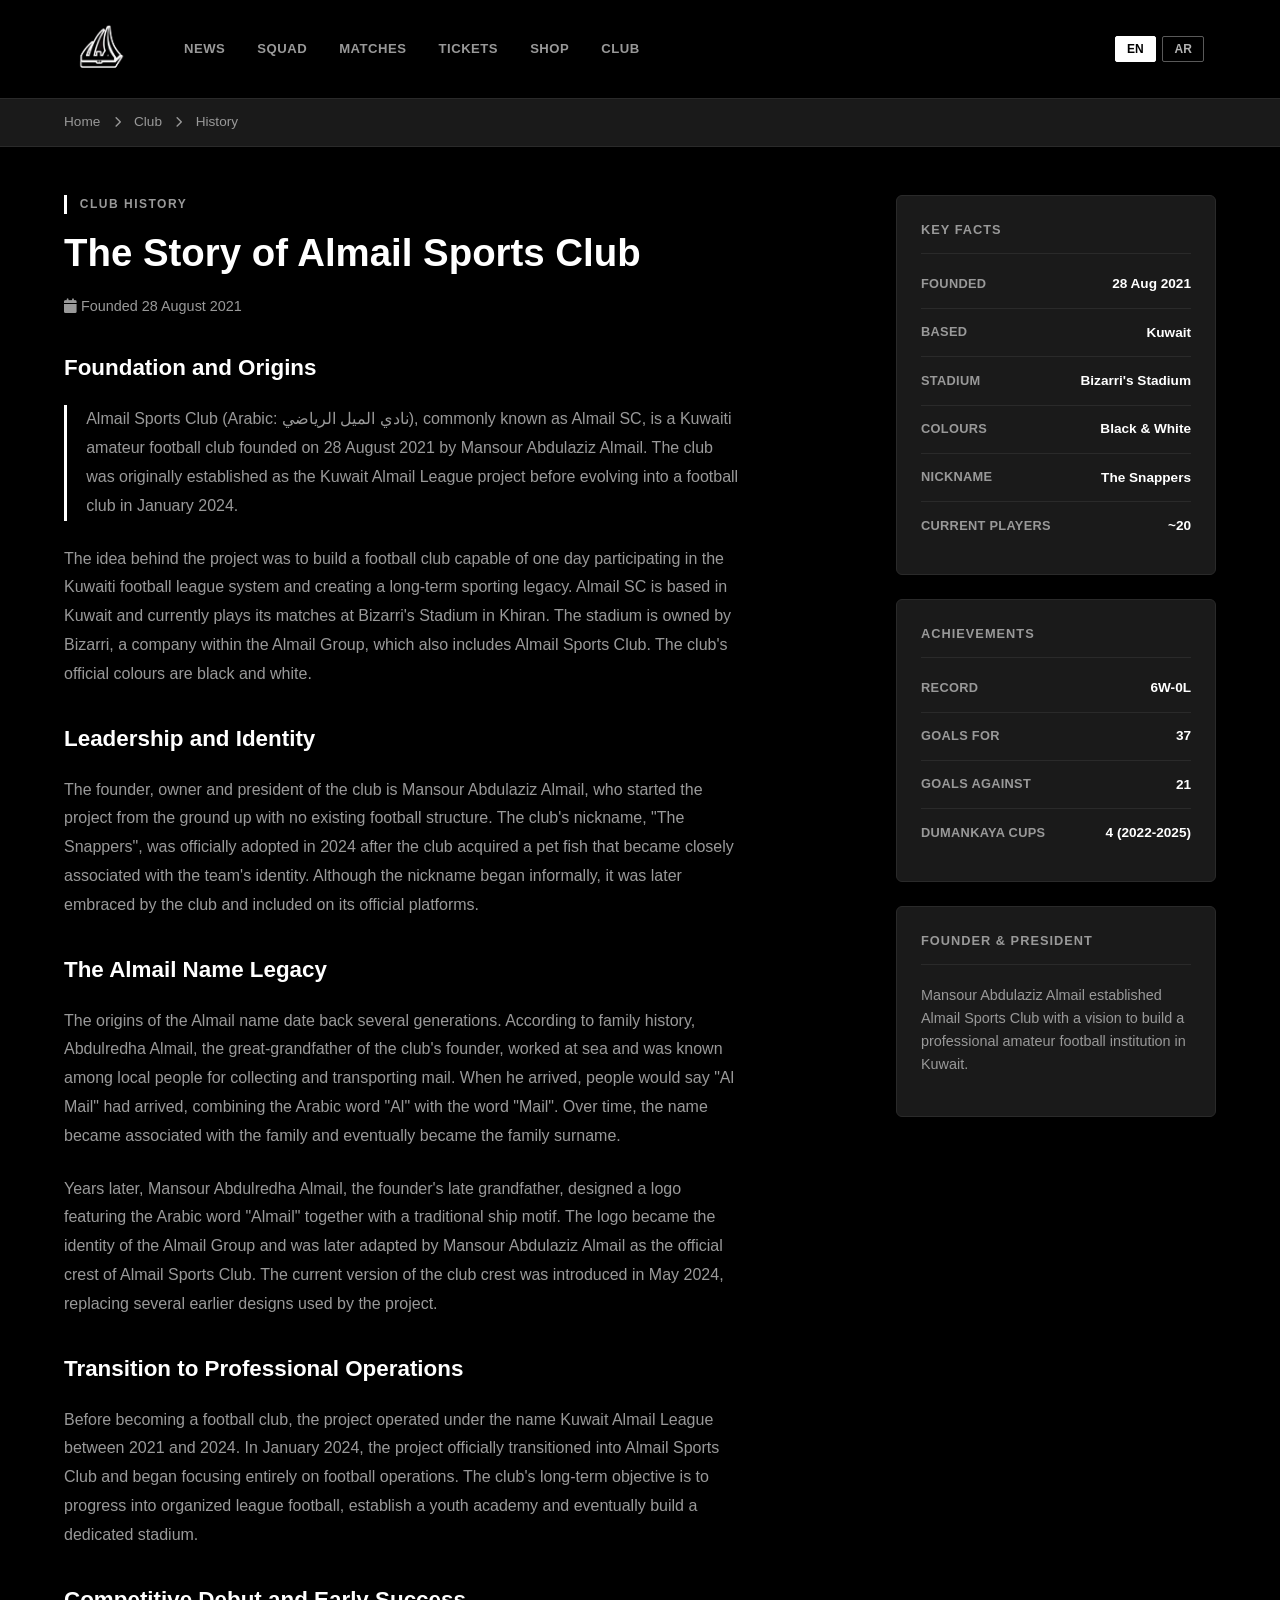
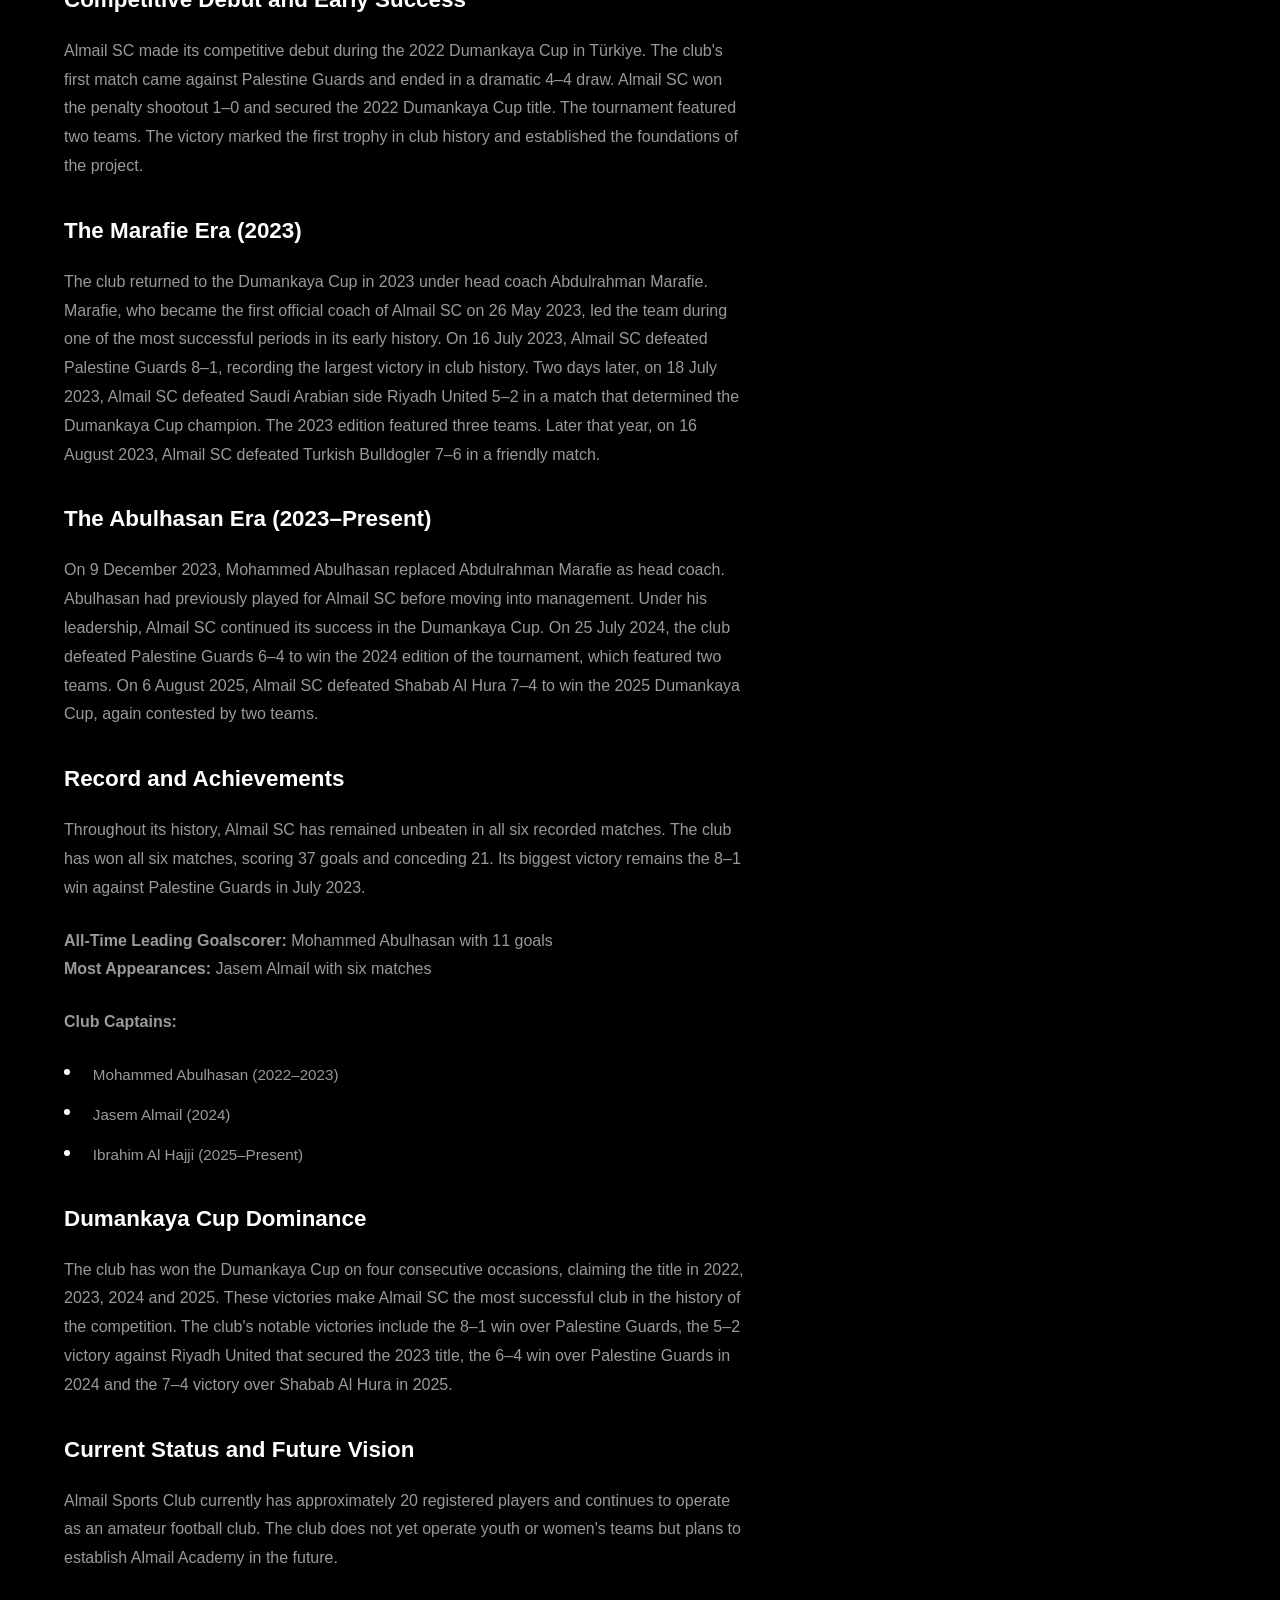
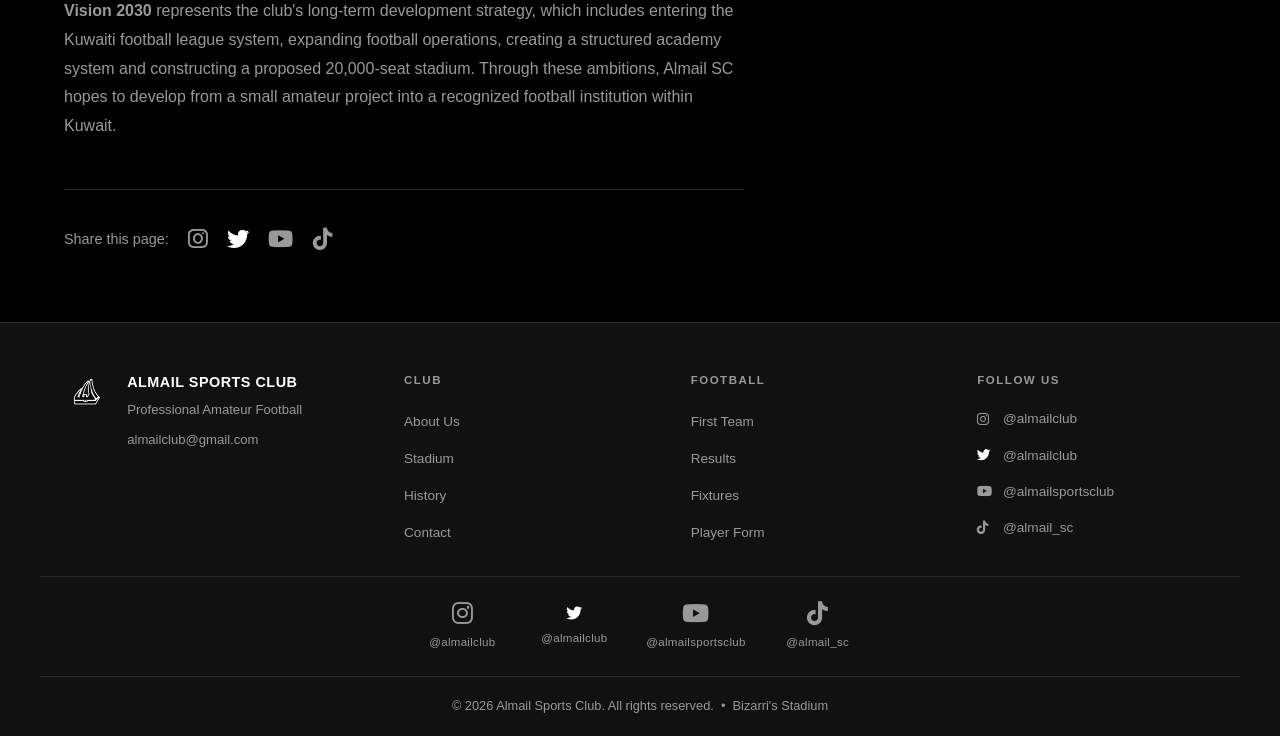
==== history.html @ 2555aa40 "Add comprehensive club history page Created history.html with complete story of Almail Sports Club i" ====
<!DOCTYPE html>
<html lang="en">
<head>
    <meta charset="UTF-8">
    <meta name="viewport" content="width=device-width, initial-scale=1.0">
    <title>Club History – Almail Sports Club</title>
    <link rel="icon" type="image/x-icon" href="favicon.ico">
    <link rel="icon" type="image/png" sizes="32x32" href="favicon-32.png">
    <link rel="icon" type="image/png" sizes="16x16" href="favicon-16.png">
    <link rel="stylesheet" href="styles.css">
    <link rel="stylesheet" href="article.css">
    <link rel="stylesheet" href="https://cdnjs.cloudflare.com/ajax/libs/font-awesome/6.4.0/css/all.min.css">
</head>
<body>

    <!-- ── MAIN HEADER ───────────────────────────────────── -->
    <header class="main-header">
        <div class="header-inner">
            <a href="index.html" class="club-logo">
                <div class="club-crest">
                    <img src="logo.png" alt="Almail SC" class="crest-img" onerror="this.style.display='none'; this.nextElementSibling.style.display='flex';">
                    <span class="crest-text crest-fallback">ASC</span>
                </div>
            </a>
            <nav class="main-nav" id="mainNav">
                <a href="index.html#latest" class="nav-link">NEWS</a>
                <a href="index.html#teams" class="nav-link">SQUAD</a>
                <a href="index.html#matches" class="nav-link">MATCHES</a>
                <a href="index.html#tickets" class="nav-link">TICKETS</a>
                <a href="index.html#shop" class="nav-link">SHOP</a>
                <a href="index.html#support" class="nav-link">CLUB</a>
            </nav>
            <div class="header-right">
                <div class="language-switcher">
                    <button class="lang-btn active" data-lang="en" onclick="setLanguage('en')">EN</button>
                    <button class="lang-btn" data-lang="ar" onclick="setLanguage('ar')">AR</button>
                </div>
                <button class="search-btn"><i class="fas fa-search"></i></button>
                <button class="menu-btn" id="menuBtn"><i class="fas fa-bars"></i></button>
            </div>
        </div>
    </header>

    <!-- ── ARTICLE BREADCRUMB ────────────────────────────── -->
    <div class="article-breadcrumb">
        <div class="section-container">
            <a href="index.html">Home</a>
            <span class="breadcrumb-sep"><i class="fas fa-chevron-right"></i></span>
            <a href="index.html#support">Club</a>
            <span class="breadcrumb-sep"><i class="fas fa-chevron-right"></i></span>
            <span>History</span>
        </div>
    </div>

    <!-- ── ARTICLE CONTENT ───────────────────────────────── -->
    <main class="article-main">
        <div class="section-container">
            <div class="article-layout">

                <article class="article-body">
                    <header class="article-header">
                        <div class="article-category">CLUB HISTORY</div>
                        <h1 class="article-title">The Story of Almail Sports Club</h1>
                        <div class="article-byline">
                            <span class="byline-date"><i class="fas fa-calendar"></i> Founded 28 August 2021</span>
                        </div>
                    </header>

                    <div class="article-text">
                        <h2 class="article-subheading">Foundation and Origins</h2>
                        <p class="article-lead">Almail Sports Club (Arabic: نادي الميل الرياضي), commonly known as Almail SC, is a Kuwaiti amateur football club founded on 28 August 2021 by Mansour Abdulaziz Almail. The club was originally established as the Kuwait Almail League project before evolving into a football club in January 2024.</p>

                        <p>The idea behind the project was to build a football club capable of one day participating in the Kuwaiti football league system and creating a long-term sporting legacy. Almail SC is based in Kuwait and currently plays its matches at Bizarri's Stadium in Khiran. The stadium is owned by Bizarri, a company within the Almail Group, which also includes Almail Sports Club. The club's official colours are black and white.</p>

                        <h2 class="article-subheading">Leadership and Identity</h2>
                        <p>The founder, owner and president of the club is Mansour Abdulaziz Almail, who started the project from the ground up with no existing football structure. The club's nickname, "The Snappers", was officially adopted in 2024 after the club acquired a pet fish that became closely associated with the team's identity. Although the nickname began informally, it was later embraced by the club and included on its official platforms.</p>

                        <h2 class="article-subheading">The Almail Name Legacy</h2>
                        <p>The origins of the Almail name date back several generations. According to family history, Abdulredha Almail, the great-grandfather of the club's founder, worked at sea and was known among local people for collecting and transporting mail. When he arrived, people would say "Al Mail" had arrived, combining the Arabic word "Al" with the word "Mail". Over time, the name became associated with the family and eventually became the family surname.</p>

                        <p>Years later, Mansour Abdulredha Almail, the founder's late grandfather, designed a logo featuring the Arabic word "Almail" together with a traditional ship motif. The logo became the identity of the Almail Group and was later adapted by Mansour Abdulaziz Almail as the official crest of Almail Sports Club. The current version of the club crest was introduced in May 2024, replacing several earlier designs used by the project.</p>

                        <h2 class="article-subheading">Transition to Professional Operations</h2>
                        <p>Before becoming a football club, the project operated under the name Kuwait Almail League between 2021 and 2024. In January 2024, the project officially transitioned into Almail Sports Club and began focusing entirely on football operations. The club's long-term objective is to progress into organized league football, establish a youth academy and eventually build a dedicated stadium.</p>

                        <h2 class="article-subheading">Competitive Debut and Early Success</h2>
                        <p>Almail SC made its competitive debut during the 2022 Dumankaya Cup in Türkiye. The club's first match came against Palestine Guards and ended in a dramatic 4–4 draw. Almail SC won the penalty shootout 1–0 and secured the 2022 Dumankaya Cup title. The tournament featured two teams. The victory marked the first trophy in club history and established the foundations of the project.</p>

                        <h2 class="article-subheading">The Marafie Era (2023)</h2>
                        <p>The club returned to the Dumankaya Cup in 2023 under head coach Abdulrahman Marafie. Marafie, who became the first official coach of Almail SC on 26 May 2023, led the team during one of the most successful periods in its early history. On 16 July 2023, Almail SC defeated Palestine Guards 8–1, recording the largest victory in club history. Two days later, on 18 July 2023, Almail SC defeated Saudi Arabian side Riyadh United 5–2 in a match that determined the Dumankaya Cup champion. The 2023 edition featured three teams. Later that year, on 16 August 2023, Almail SC defeated Turkish Bulldogler 7–6 in a friendly match.</p>

                        <h2 class="article-subheading">The Abulhasan Era (2023–Present)</h2>
                        <p>On 9 December 2023, Mohammed Abulhasan replaced Abdulrahman Marafie as head coach. Abulhasan had previously played for Almail SC before moving into management. Under his leadership, Almail SC continued its success in the Dumankaya Cup. On 25 July 2024, the club defeated Palestine Guards 6–4 to win the 2024 edition of the tournament, which featured two teams. On 6 August 2025, Almail SC defeated Shabab Al Hura 7–4 to win the 2025 Dumankaya Cup, again contested by two teams.</p>

                        <h2 class="article-subheading">Record and Achievements</h2>
                        <p>Throughout its history, Almail SC has remained unbeaten in all six recorded matches. The club has won all six matches, scoring 37 goals and conceding 21. Its biggest victory remains the 8–1 win against Palestine Guards in July 2023.</p>

                        <p><strong>All-Time Leading Goalscorer:</strong> Mohammed Abulhasan with 11 goals<br>
                        <strong>Most Appearances:</strong> Jasem Almail with six matches</p>

                        <p><strong>Club Captains:</strong></p>
                        <ul class="article-list">
                            <li>Mohammed Abulhasan (2022–2023)</li>
                            <li>Jasem Almail (2024)</li>
                            <li>Ibrahim Al Hajji (2025–Present)</li>
                        </ul>

                        <h2 class="article-subheading">Dumankaya Cup Dominance</h2>
                        <p>The club has won the Dumankaya Cup on four consecutive occasions, claiming the title in 2022, 2023, 2024 and 2025. These victories make Almail SC the most successful club in the history of the competition. The club's notable victories include the 8–1 win over Palestine Guards, the 5–2 victory against Riyadh United that secured the 2023 title, the 6–4 win over Palestine Guards in 2024 and the 7–4 victory over Shabab Al Hura in 2025.</p>

                        <h2 class="article-subheading">Current Status and Future Vision</h2>
                        <p>Almail Sports Club currently has approximately 20 registered players and continues to operate as an amateur football club. The club does not yet operate youth or women's teams but plans to establish Almail Academy in the future.</p>

                        <p><strong>Vision 2030</strong> represents the club's long-term development strategy, which includes entering the Kuwaiti football league system, expanding football operations, creating a structured academy system and constructing a proposed 20,000-seat stadium. Through these ambitions, Almail SC hopes to develop from a small amateur project into a recognized football institution within Kuwait.</p>

                        <div class="article-social-share">
                            <span>Share this page:</span>
                            <a href="https://instagram.com/almailclub" target="_blank" rel="noopener"><i class="fab fa-instagram"></i></a>
                            <a href="https://x.com/almailclub" target="_blank" rel="noopener"><i class="fab fa-twitter"></i></a>
                            <a href="https://youtube.com/@almailsportsclub" target="_blank" rel="noopener"><i class="fab fa-youtube"></i></a>
                            <a href="https://tiktok.com/@almail_sc" target="_blank" rel="noopener"><i class="fab fa-tiktok"></i></a>
                        </div>
                    </div>
                </article>

                <!-- Sidebar -->
                <aside class="article-sidebar">
                    <div class="sidebar-card">
                        <h4>KEY FACTS</h4>
                        <div class="sidebar-info">
                            <div class="sidebar-info-row">
                                <span class="sidebar-label">Founded</span>
                                <span class="sidebar-value">28 Aug 2021</span>
                            </div>
                            <div class="sidebar-info-row">
                                <span class="sidebar-label">Based</span>
                                <span class="sidebar-value">Kuwait</span>
                            </div>
                            <div class="sidebar-info-row">
                                <span class="sidebar-label">Stadium</span>
                                <span class="sidebar-value">Bizarri's Stadium</span>
                            </div>
                            <div class="sidebar-info-row">
                                <span class="sidebar-label">Colours</span>
                                <span class="sidebar-value">Black & White</span>
                            </div>
                            <div class="sidebar-info-row">
                                <span class="sidebar-label">Nickname</span>
                                <span class="sidebar-value">The Snappers</span>
                            </div>
                            <div class="sidebar-info-row">
                                <span class="sidebar-label">Current Players</span>
                                <span class="sidebar-value">~20</span>
                            </div>
                        </div>
                    </div>
                    <div class="sidebar-card">
                        <h4>ACHIEVEMENTS</h4>
                        <div class="sidebar-info">
                            <div class="sidebar-info-row">
                                <span class="sidebar-label">Record</span>
                                <span class="sidebar-value">6W-0L</span>
                            </div>
                            <div class="sidebar-info-row">
                                <span class="sidebar-label">Goals For</span>
                                <span class="sidebar-value">37</span>
                            </div>
                            <div class="sidebar-info-row">
                                <span class="sidebar-label">Goals Against</span>
                                <span class="sidebar-value">21</span>
                            </div>
                            <div class="sidebar-info-row">
                                <span class="sidebar-label">Dumankaya Cups</span>
                                <span class="sidebar-value">4 (2022-2025)</span>
                            </div>
                        </div>
                    </div>
                    <div class="sidebar-card">
                        <h4>FOUNDER & PRESIDENT</h4>
                        <p>Mansour Abdulaziz Almail established Almail Sports Club with a vision to build a professional amateur football institution in Kuwait.</p>
                    </div>
                </aside>

            </div>
        </div>
    </main>

    <!-- ── FOOTER ────────────────────────────────────────── -->
    <footer class="footer">
        <div class="footer-main">
            <div class="footer-brand">
                <div class="footer-crest">
                    <img src="logo.png" alt="ASC" class="footer-logo-img" onerror="this.style.display='none'; this.nextElementSibling.style.display='flex';">
                    <span class="footer-crest-text">ASC</span>
                </div>
                <div>
                    <h3>ALMAIL SPORTS CLUB</h3>
                    <p>Professional Amateur Football</p>
                    <p class="footer-email"><a href="mailto:almailclub@gmail.com">almailclub@gmail.com</a></p>
                </div>
            </div>
            <div class="footer-cols">
                <div class="footer-col">
                    <h4>CLUB</h4>
                    <ul>
                        <li><a href="index.html#support">About Us</a></li>
                        <li><a href="stadium.html">Stadium</a></li>
                        <li><a href="history.html">History</a></li>
                        <li><a href="index.html#support">Contact</a></li>
                    </ul>
                </div>
                <div class="footer-col">
                    <h4>FOOTBALL</h4>
                    <ul>
                        <li><a href="index.html#teams">First Team</a></li>
                        <li><a href="index.html#matches">Results</a></li>
                        <li><a href="index.html#matches">Fixtures</a></li>
                        <li><a href="index.html#support">Player Form</a></li>
                    </ul>
                </div>
                <div class="footer-col">
                    <h4>FOLLOW US</h4>
                    <ul class="social-list">
                        <li><a href="https://instagram.com/almailclub" target="_blank" rel="noopener"><i class="fab fa-instagram"></i> @almailclub</a></li>
                        <li><a href="https://x.com/almailclub" target="_blank" rel="noopener"><i class="fab fa-twitter"></i> @almailclub</a></li>
                        <li><a href="https://youtube.com/@almailsportsclub" target="_blank" rel="noopener"><i class="fab fa-youtube"></i> @almailsportsclub</a></li>
                        <li><a href="https://tiktok.com/@almail_sc" target="_blank" rel="noopener"><i class="fab fa-tiktok"></i> @almail_sc</a></li>
                    </ul>
                </div>
            </div>
        </div>
        <div class="footer-socials">
            <a href="https://instagram.com/almailclub" target="_blank" rel="noopener" class="social-icon-link">
                <i class="fab fa-instagram"></i>
                <span>@almailclub</span>
            </a>
            <a href="https://x.com/almailclub" target="_blank" rel="noopener" class="social-icon-link">
                <i class="fab fa-twitter"></i>
                <span>@almailclub</span>
            </a>
            <a href="https://youtube.com/@almailsportsclub" target="_blank" rel="noopener" class="social-icon-link">
                <i class="fab fa-youtube"></i>
                <span>@almailsportsclub</span>
            </a>
            <a href="https://tiktok.com/@almail_sc" target="_blank" rel="noopener" class="social-icon-link">
                <i class="fab fa-tiktok"></i>
                <span>@almail_sc</span>
            </a>
        </div>
        <div class="footer-bottom">
            <p>&copy; 2026 Almail Sports Club. All rights reserved. &nbsp;&bull;&nbsp; Bizarri's Stadium</p>
        </div>
    </footer>

    <button class="back-to-top" id="backToTop" onclick="window.scrollTo({top:0,behavior:'smooth'})" aria-label="Back to top">
        <i class="fas fa-chevron-up"></i>
    </button>

    <script src="translations.js"></script>
    <script src="script.js"></script>
</body>
</html>
---- styles.css ----
/* ── RESET & ROOT ─────────────────────────────────────────── */
*, *::before, *::after {
    margin: 0;
    padding: 0;
    box-sizing: border-box;
}

:root {
    --primary:       #000000;
    --primary-dark:  #111111;
    --primary-light: #1a1a1a;
    --accent:        #ffffff;
    --accent-light:  #e8e8e8;
    --white:         #ffffff;
    --text-dark:     #ffffff;
    --text-gray:     #999999;
    --bg-light:      #0f0f0f;
    --border:        #2a2a2a;
    --border-light:  #333333;
    --win:           #4caf50;
}

html { scroll-behavior: smooth; }

body {
    font-family: -apple-system, BlinkMacSystemFont, 'Segoe UI', Arial, sans-serif;
    background: var(--primary);
    color: var(--text-dark);
    line-height: 1.6;
}

a  { text-decoration: none; color: inherit; }
ul { list-style: none; }
button { border: none; background: none; font-family: inherit; cursor: pointer; }
img { display: block; max-width: 100%; }

.section-container {
    max-width: 1200px;
    margin: 0 auto;
    padding: 0 24px;
}

.language-switcher {
    display: flex;
    gap: 0.4rem;
    align-items: center;
    margin-right: 0.75rem;
}

.lang-btn {
    background: transparent;
    border: 1px solid rgba(255, 255, 255, 0.35);
    color: rgba(255, 255, 255, 0.7);
    padding: 0.3rem 0.7rem;
    font-size: 0.75rem;
    font-weight: 600;
    border-radius: 2px;
    cursor: pointer;
    transition: all 0.2s;
}

.lang-btn:hover {
    border-color: var(--white);
    color: var(--white);
}

.lang-btn.active {
    background: var(--white);
    color: var(--primary);
    border-color: var(--white);
}

/* ── BACK TO TOP ─────────────────────────────────────────── */
.back-to-top {
    position: fixed;
    bottom: 2rem;
    right: 2rem;
    background: var(--white);
    color: var(--primary);
    width: 48px;
    height: 48px;
    border-radius: 50%;
    display: flex;
    align-items: center;
    justify-content: center;
    font-size: 1.1rem;
    cursor: pointer;
    z-index: 500;
    opacity: 0;
    pointer-events: none;
    transition: opacity 0.3s ease, transform 0.3s ease;
    box-shadow: 0 4px 16px rgba(0, 0, 0, 0.6);
}

.back-to-top.visible {
    opacity: 1;
    pointer-events: all;
}

.back-to-top:hover {
    transform: translateY(-3px);
    background: var(--accent-light);
}

html[dir="rtl"] .back-to-top,
body.rtl-mode .back-to-top {
    right: auto;
    left: 2rem;
}

.banner-icon {
    display: flex;
    align-items: center;
    gap: 0.4rem;
    color: var(--text-gray);
    transition: color 0.2s;
}

.banner-icon:hover { color: var(--white); }

.banner-lang {
    background: transparent;
    color: var(--text-gray);
    padding: 0.3rem 0.6rem;
    border: 1px solid var(--border);
    border-radius: 2px;
    cursor: pointer;
    font-size: 0.8rem;
}

/* ── MAIN HEADER ────────────────────────────────────────────– */
.main-header {
    background: var(--primary);
    border-bottom: 1px solid var(--border);
    position: sticky;
    top: 0;
    z-index: 200;
}

.header-inner {
    max-width: 1200px;
    margin: 0 auto;
    padding: 0.8rem 24px;
    display: flex;
    align-items: center;
    gap: 2rem;
}

.club-logo { display: flex; align-items: center; }

.club-crest {
    width: 72px;
    height: 72px;
    background: transparent;
    border-radius: 4px;
    display: flex;
    align-items: center;
    justify-content: center;
    overflow: hidden;
    flex-shrink: 0;
}

.crest-img {
    width: 100%;
    height: 100%;
    object-fit: contain;
}

.crest-fallback {
    font-size: 1.1rem;
    font-weight: 700;
    color: var(--primary);
    display: none;
}

.crest-text {
    font-size: 1.1rem;
    font-weight: 700;
    color: var(--primary);
}

.main-nav {
    display: flex;
    gap: 0;
    align-items: center;
    flex: 1;
}

.nav-link {
    color: var(--text-gray);
    font-size: 0.82rem;
    font-weight: 600;
    letter-spacing: 0.5px;
    padding: 0.5rem 1rem;
    transition: color 0.2s;
    position: relative;
    display: flex;
    align-items: center;
    gap: 0.4rem;
    white-space: nowrap;
}

.nav-link:hover { color: var(--white); }

.header-right {
    display: flex;
    gap: 0.5rem;
    align-items: center;
    margin-left: auto;
}

.search-btn, .menu-btn {
    color: var(--text-gray);
    font-size: 1rem;
    padding: 0.5rem;
    transition: color 0.2s;
    display: none;
}

.search-btn:hover, .menu-btn:hover { color: var(--white); }


/* ── HERO ───────────────────────────────────────────────────– */
.hero {
    background: linear-gradient(160deg, #0a0a0a 0%, #111111 60%, #1a1a1a 100%);
    position: relative;
    min-height: 520px;
    display: flex;
    align-items: center;
    overflow: hidden;
    padding: 4rem 24px;
}

.hero::after {
    content: '';
    position: absolute;
    inset: 0;
    background:
        linear-gradient(110deg, transparent 0%, transparent 30%, rgba(255,255,255,0.25) 40%, rgba(255,255,255,0.15) 50%, transparent 65%, transparent 100%),
        linear-gradient(70deg, transparent 0%, transparent 25%, rgba(255,255,255,0.2) 45%, transparent 70%, transparent 100%),
        linear-gradient(to bottom right, transparent 0%, transparent 35%, rgba(255,255,255,0.18) 55%, rgba(255,255,255,0.1) 70%, transparent 100%);
    pointer-events: none;
    z-index: 2;
}

.hero-bg, .hero-overlay { position: absolute; inset: 0; }
.hero-bg { z-index: 1; }
.hero-overlay { background: radial-gradient(ellipse at 70% 50%, rgba(255,255,255,0.03) 0%, rgba(0,0,0,0.3) 100%); z-index: 3; }

.hero-content {
    position: relative;
    z-index: 10;
    max-width: 700px;
}

.hero-logo-wrap {
    margin-bottom: 1.5rem;
}

.hero-logo-img {
    height: 80px;
    width: auto;
}

.hero-title {
    font-size: 3.8rem;
    font-weight: 700;
    letter-spacing: -1px;
    color: var(--white);
    line-height: 1.1;
    margin-bottom: 0.8rem;
}

.hero-subtitle {
    font-size: 1rem;
    color: var(--text-gray);
    letter-spacing: 2px;
    text-transform: uppercase;
    margin-bottom: 2.5rem;
}

.hero-buttons { display: flex; gap: 1rem; flex-wrap: wrap; }

.hero-btn {
    padding: 0.75rem 2rem;
    font-size: 0.85rem;
    font-weight: 700;
    letter-spacing: 0.5px;
    border-radius: 2px;
    transition: all 0.2s;
    display: inline-block;
    text-transform: uppercase;
}

.hero-btn.btn-white {
    background: var(--white);
    color: var(--primary);
}

.hero-btn.btn-white:hover {
    background: var(--accent-light);
}

.hero-btn.btn-ghost {
    border: 1.5px solid rgba(255,255,255,0.4);
    color: var(--white);
}

.hero-btn.btn-ghost:hover {
    border-color: var(--white);
    background: rgba(255,255,255,0.08);
}

/* ── SECTION TITLES ─────────────────────────────────────────– */
.section-title {
    font-size: 0.75rem;
    font-weight: 700;
    letter-spacing: 2px;
    text-transform: uppercase;
    color: var(--text-gray);
    margin-bottom: 2rem;
    padding-bottom: 1rem;
    border-bottom: 1px solid var(--border);
}

/* ── NEWS SECTION ───────────────────────────────────────────– */
.news-section {
    padding: 3.5rem 0;
    background: var(--primary-dark);
    border-bottom: 1px solid var(--border);
}

.news-grid { display: flex; flex-direction: column; gap: 2rem; }

.news-card {
    background: var(--primary-light);
    border: 1px solid var(--border);
    border-radius: 4px;
    overflow: hidden;
    display: grid;
    grid-template-columns: 380px 1fr;
    min-height: 300px;
    cursor: pointer;
    transition: border-color 0.2s, transform 0.2s;
}

.news-card:hover {
    border-color: var(--border-light);
    transform: translateY(-2px);
}

.news-img {
    background: var(--primary);
    position: relative;
    display: flex;
    align-items: flex-start;
}

.news-category-badge {
    position: absolute;
    top: 1rem;
    left: 1rem;
    background: var(--white);
    color: var(--primary);
    font-size: 0.7rem;
    font-weight: 700;
    letter-spacing: 1px;
    text-transform: uppercase;
    padding: 0.3rem 0.8rem;
    border-radius: 2px;
}

.news-img-1 { background: #111; }

.news-body {
    padding: 2rem;
    display: flex;
    flex-direction: column;
    justify-content: center;
}

.news-meta {
    font-size: 0.78rem;
    color: var(--text-gray);
    letter-spacing: 0.5px;
    margin-bottom: 1rem;
}

.news-card h3 {
    font-size: 1.5rem;
    font-weight: 700;
    line-height: 1.3;
    color: var(--white);
    margin-bottom: 1rem;
}

.news-card p {
    font-size: 0.95rem;
    color: var(--text-gray);
    line-height: 1.7;
    margin-bottom: 1.8rem;
}

.news-link {
    display: inline-flex;
    align-items: center;
    gap: 0.5rem;
    font-size: 0.82rem;
    font-weight: 700;
    letter-spacing: 0.5px;
    color: var(--white);
    border-bottom: 1px solid var(--border-light);
    padding-bottom: 0.2rem;
    transition: border-color 0.2s;
    width: fit-content;
}

.news-link:hover { border-color: var(--white); }

/* ── MATCHES SECTION ────────────────────────────────────────– */
.matches-section {
    padding: 3.5rem 0;
    background: var(--primary);
    border-bottom: 1px solid var(--border);
}

/* Season Tabs */
.season-tabs {
    display: flex;
    gap: 0;
    margin-bottom: 2rem;
    border-bottom: 1px solid var(--border);
}

.season-tab {
    padding: 0.8rem 2rem;
    font-size: 0.85rem;
    font-weight: 600;
    letter-spacing: 0.5px;
    color: var(--text-gray);
    border-bottom: 2px solid transparent;
    margin-bottom: -1px;
    transition: all 0.2s;
}

.season-tab.active {
    color: var(--white);
    border-bottom-color: var(--white);
}

.season-tab:hover:not(.active) {
    color: var(--accent-light);
}

.season-panel { display: none; }
.season-panel.active { display: block; }

/* Football App Match Card */
.match-app-card {
    background: var(--primary-light);
    border: 1px solid var(--border);
    border-radius: 6px;
    overflow: hidden;
    cursor: pointer;
    transition: border-color 0.2s;
    margin-bottom: 1rem;
}

.match-app-card:hover { border-color: var(--border-light); }

.match-app-header {
    background: var(--primary-dark);
    border-bottom: 1px solid var(--border);
    padding: 0.7rem 1.5rem;
    display: flex;
    align-items: center;
    gap: 1rem;
}

.match-competition-badge {
    font-size: 0.72rem;
    font-weight: 700;
    letter-spacing: 1.5px;
    text-transform: uppercase;
    color: var(--text-gray);
}

.match-type-badge {
    background: var(--white);
    color: var(--primary);
    font-size: 0.65rem;
    font-weight: 700;
    letter-spacing: 1px;
    padding: 0.2rem 0.6rem;
    border-radius: 2px;
}

.match-app-body {
    display: grid;
    grid-template-columns: 1fr auto 1fr;
    align-items: center;
    padding: 2rem 3rem;
    gap: 2rem;
}

.match-app-team {
    display: flex;
    flex-direction: column;
    align-items: center;
    gap: 1rem;
}

.home-team { align-items: center; }
.away-team { align-items: center; }

.match-team-crest {
    width: 64px;
    height: 64px;
    background: transparent;
    border-radius: 4px;
    display: flex;
    align-items: center;
    justify-content: center;
    overflow: hidden;
    position: relative;
}

.match-team-crest img {
    width: 100%;
    height: 100%;
    object-fit: contain;
}

.match-team-crest.alt-crest {
    background: transparent;
    border: none;
}

.crest-placeholder {
    font-size: 1.6rem;
    font-weight: 700;
    color: var(--primary);
    display: none;
}

.alt-crest .crest-placeholder {
    color: var(--text-gray);
    display: flex;
}

.match-team-name {
    font-size: 0.9rem;
    font-weight: 700;
    letter-spacing: 0.5px;
    text-align: center;
    color: var(--white);
}

.match-app-score-block {
    text-align: center;
    display: flex;
    flex-direction: column;
    align-items: center;
    gap: 0.5rem;
}

.match-app-score {
    font-size: 3rem;
    font-weight: 700;
    color: var(--white);
    letter-spacing: -2px;
    line-height: 1;
}

.score-sep {
    font-size: 2.5rem;
    color: var(--border-light);
    font-weight: 300;
}

.match-app-status {
    font-size: 0.72rem;
    font-weight: 700;
    letter-spacing: 1px;
    padding: 0.2rem 0.8rem;
    border-radius: 2px;
    text-transform: uppercase;
}

.match-app-status.ft {
    background: var(--primary-dark);
    border: 1px solid var(--border-light);
    color: var(--text-gray);
}

.match-app-status.live {
    background: #dc2626;
    color: var(--white);
}

.match-app-footer {
    background: var(--primary-dark);
    border-top: 1px solid var(--border);
    padding: 0.9rem 1.5rem;
    display: flex;
    align-items: center;
    gap: 2rem;
    font-size: 0.8rem;
    color: var(--text-gray);
}

.match-app-footer i { margin-right: 0.4rem; }

.match-details-link {
    margin-left: auto;
    color: var(--accent-light);
    font-size: 0.75rem;
    font-weight: 600;
    letter-spacing: 0.5px;
    cursor: pointer;
    transition: color 0.2s;
}

.match-details-link:hover { color: var(--white); }

/* Coming Soon — Matches */
.coming-soon-matches {
    background: var(--primary-light);
    border: 1px solid var(--border);
    border-radius: 6px;
    padding: 4rem 2rem;
    text-align: center;
}

.coming-soon-matches i {
    font-size: 2.5rem;
    color: var(--border-light);
    margin-bottom: 1.2rem;
    display: block;
}

.coming-soon-matches h3 {
    font-size: 1.1rem;
    font-weight: 700;
    color: var(--white);
    margin-bottom: 0.6rem;
}

.coming-soon-matches p {
    font-size: 0.9rem;
    color: var(--text-gray);
}

/* ── MATCH DETAIL MODAL ─────────────────────────────────────– */
.match-detail-modal {
    display: none;
    position: fixed;
    inset: 0;
    background: rgba(0,0,0,0.85);
    z-index: 1000;
    align-items: center;
    justify-content: center;
    padding: 1.5rem;
}

.match-detail-modal.active { display: flex; }

.match-detail-content {
    background: var(--primary-dark);
    border: 1px solid var(--border);
    border-radius: 6px;
    width: 100%;
    max-width: 520px;
    max-height: 90vh;
    overflow-y: auto;
    position: relative;
}

.close-modal {
    position: absolute;
    top: 1rem;
    right: 1rem;
    font-size: 1.4rem;
    color: var(--text-gray);
    cursor: pointer;
    transition: color 0.2s;
    z-index: 10;
    line-height: 1;
}

.close-modal:hover { color: var(--white); }

/* Modal match header */
.modal-match-header {
    background: var(--primary-light);
    border-bottom: 1px solid var(--border);
    padding: 2rem 1.5rem 1.5rem;
    text-align: center;
}

.modal-competition {
    font-size: 0.72rem;
    font-weight: 700;
    letter-spacing: 1.5px;
    text-transform: uppercase;
    color: var(--text-gray);
    margin-bottom: 1.5rem;
}

.modal-teams-row {
    display: grid;
    grid-template-columns: 1fr auto 1fr;
    align-items: center;
    gap: 1.5rem;
    margin-bottom: 1.5rem;
}

.modal-team {
    display: flex;
    flex-direction: column;
    align-items: center;
    gap: 0.8rem;
}

.modal-crest {
    width: 52px;
    height: 52px;
    background: transparent;
    border-radius: 4px;
    display: flex;
    align-items: center;
    justify-content: center;
    overflow: hidden;
    font-size: 1.3rem;
    font-weight: 700;
}

.modal-crest img {
    width: 100%;
    height: 100%;
    object-fit: contain;
}

.modal-crest.home {
    background: transparent;
}

.modal-crest.away {
    background: transparent;
    border: none;
    color: var(--text-gray);
}

.modal-team-name {
    font-size: 0.82rem;
    font-weight: 700;
    color: var(--white);
    text-align: center;
}

.modal-score-block { text-align: center; }

.modal-score {
    font-size: 2.5rem;
    font-weight: 700;
    color: var(--white);
    letter-spacing: -1px;
    line-height: 1;
    margin-bottom: 0.4rem;
}

.modal-status {
    font-size: 0.7rem;
    font-weight: 700;
    letter-spacing: 1px;
    color: var(--text-gray);
    background: var(--primary);
    border: 1px solid var(--border);
    padding: 0.2rem 0.7rem;
    border-radius: 2px;
    display: inline-block;
}

.modal-meta-row {
    display: flex;
    align-items: center;
    justify-content: center;
    gap: 1.5rem;
    font-size: 0.8rem;
    color: var(--text-gray);
    flex-wrap: wrap;
}

.modal-meta-row i { margin-right: 0.3rem; }

/* Modal Tabs */
.modal-tabs {
    display: flex;
    border-bottom: 1px solid var(--border);
}

.modal-tab {
    flex: 1;
    padding: 0.9rem;
    font-size: 0.78rem;
    font-weight: 700;
    letter-spacing: 1px;
    color: var(--text-gray);
    border-bottom: 2px solid transparent;
    margin-bottom: -1px;
    transition: all 0.2s;
}

.modal-tab.active {
    color: var(--white);
    border-bottom-color: var(--white);
}

.modal-tab:hover:not(.active) { color: var(--accent-light); }

.modal-tab-panel {
    display: none;
    padding: 1.5rem;
}

.modal-tab-panel.active { display: block; }

.detail-row {
    display: flex;
    justify-content: space-between;
    align-items: center;
    padding: 0.9rem 0;
    border-bottom: 1px solid var(--border);
}

.detail-row:last-child { border-bottom: none; }

.detail-label { font-size: 0.85rem; color: var(--text-gray); }
.detail-value { font-size: 0.85rem; font-weight: 600; color: var(--white); }
.detail-value.winner { color: var(--win); }

.coming-soon-tab {
    text-align: center;
    padding: 2.5rem 1rem;
    color: var(--text-gray);
}

.coming-soon-tab i {
    font-size: 2rem;
    margin-bottom: 0.8rem;
    display: block;
    opacity: 0.5;
}

.coming-soon-tab p {
    font-size: 0.9rem;
}

/* ── GOALS TIMELINE ─────────────────────────────────────────── */
.goals-timeline { padding: 0.25rem 0; }

.goals-header-row {
    display: grid;
    grid-template-columns: 1fr 44px 1fr;
    padding: 0.6rem 0 0.75rem;
    margin-bottom: 0.25rem;
    border-bottom: 1px solid var(--border);
}

.goals-team-lbl {
    font-size: 0.68rem;
    font-weight: 700;
    letter-spacing: 0.09em;
    color: var(--text-gray);
}

.goals-team-lbl.align-right { text-align: right; }

.goal-row {
    display: grid;
    grid-template-columns: 1fr 44px 1fr;
    align-items: center;
    min-height: 42px;
    border-bottom: 1px solid rgba(255,255,255,0.05);
}

.goal-time-col {
    font-size: 0.72rem;
    font-weight: 700;
    color: var(--text-gray);
    text-align: center;
}

.goal-home-col {
    display: flex;
    align-items: center;
    justify-content: flex-end;
    gap: 0.45rem;
    padding-right: 0.5rem;
}

.goal-away-col {
    display: flex;
    align-items: center;
    gap: 0.45rem;
    padding-left: 0.5rem;
}

.goal-ball { font-size: 0.65rem; color: var(--white); }

.goal-score-pill {
    font-size: 0.73rem;
    font-weight: 700;
    background: var(--primary-light);
    border: 1px solid var(--border);
    padding: 0.12rem 0.45rem;
    border-radius: 20px;
    color: var(--white);
    white-space: nowrap;
}

.goal-scorer { font-size: 0.85rem; color: var(--white); }

/* ── LINEUP TAB ─────────────────────────────────────────────── */
.hidden { display: none !important; }

.lineup-list {
    list-style: none;
    padding: 0;
    margin: 0;
}

.lineup-player { border-bottom: 1px solid var(--border); }

.lineup-player-btn {
    width: 100%;
    display: flex;
    align-items: center;
    justify-content: space-between;
    padding: 1rem 0;
    background: none;
    border: none;
    cursor: pointer;
    color: var(--white);
}

.lineup-player-btn:hover .lineup-player-name { color: rgba(255,255,255,0.6); }

.lineup-player-name {
    font-size: 0.95rem;
    font-weight: 600;
    transition: color 0.2s;
}

.lineup-chevron-right {
    font-size: 0.7rem;
    color: var(--text-gray);
}

/* ── PLAYER PROFILE ─────────────────────────────────────────── */
.player-profile-view { padding: 0; }

.profile-back-btn {
    background: none;
    border: none;
    color: var(--text-gray);
    font-size: 0.78rem;
    font-weight: 600;
    letter-spacing: 0.05em;
    cursor: pointer;
    padding: 0.75rem 0 1.25rem;
    display: flex;
    align-items: center;
    gap: 0.5rem;
    transition: color 0.2s;
}

.profile-back-btn:hover { color: var(--white); }

.player-profile-card { padding: 0 0 1rem; }

.profile-name {
    font-size: 1.35rem;
    font-weight: 700;
    letter-spacing: 0.03em;
    color: var(--white);
    padding-bottom: 1rem;
    margin-bottom: 0.25rem;
    border-bottom: 1px solid var(--border);
}

.profile-detail-item {
    display: flex;
    justify-content: space-between;
    align-items: center;
    padding: 0.8rem 0;
    border-bottom: 1px solid rgba(255,255,255,0.06);
}

.profile-label {
    font-size: 0.68rem;
    font-weight: 700;
    letter-spacing: 0.09em;
    color: var(--text-gray);
    text-transform: uppercase;
}

.profile-value {
    font-size: 0.9rem;
    font-weight: 600;
    color: var(--white);
}

/* ── SQUAD SECTION ──────────────────────────────────────────– */
.teams-section {
    padding: 3.5rem 0;
    background: var(--primary-dark);
    border-bottom: 1px solid var(--border);
}

/* ── COMING SOON GENERIC ────────────────────────────────────– */
.coming-soon-section {
    background: var(--primary-light);
    border: 1px solid var(--border);
    border-radius: 6px;
    padding: 4.5rem 2rem;
    text-align: center;
}

.coming-soon-section i {
    font-size: 2.5rem;
    color: var(--border-light);
    margin-bottom: 1.2rem;
    display: block;
}

.coming-soon-section h3 {
    font-size: 1.2rem;
    font-weight: 700;
    color: var(--white);
    margin-bottom: 0.6rem;
}

.coming-soon-section p {
    font-size: 0.9rem;
    color: var(--text-gray);
    max-width: 480px;
    margin: 0 auto;
}

/* ── TICKETS ────────────────────────────────────────────────– */
.tickets-section {
    padding: 3.5rem 0;
    background: var(--primary);
    border-bottom: 1px solid var(--border);
}

/* ── SHOP ───────────────────────────────────────────────────– */
.shop-section {
    padding: 3.5rem 0;
    background: var(--primary-dark);
    border-bottom: 1px solid var(--border);
}

/* ── CLUB INFO ──────────────────────────────────────────────– */
.support-section {
    padding: 3.5rem 0;
    background: var(--primary);
    border-bottom: 1px solid var(--border);
}

.info-grid {
    display: grid;
    grid-template-columns: repeat(auto-fit, minmax(260px, 1fr));
    gap: 1.5rem;
}

.info-box {
    background: var(--primary-light);
    border: 1px solid var(--border);
    border-radius: 4px;
    padding: 1.8rem;
    transition: border-color 0.2s;
}

.info-box:hover { border-color: var(--border-light); }

.info-box h4 {
    font-size: 0.78rem;
    font-weight: 700;
    letter-spacing: 1px;
    text-transform: uppercase;
    color: var(--white);
    margin-bottom: 1rem;
    display: flex;
    align-items: center;
    gap: 0.7rem;
}

.info-box h4 i { color: var(--text-gray); }

.info-box p {
    font-size: 0.88rem;
    color: var(--text-gray);
    line-height: 1.7;
    margin-bottom: 1.5rem;
}

.info-link {
    display: inline-block;
    font-size: 0.78rem;
    font-weight: 700;
    letter-spacing: 0.5px;
    text-transform: uppercase;
    color: var(--white);
    border-bottom: 1px solid var(--border-light);
    padding-bottom: 0.2rem;
    transition: border-color 0.2s;
}

.info-link:hover { border-color: var(--white); }

.info-link.disabled {
    color: var(--text-gray);
    cursor: not-allowed;
    border-color: var(--border);
}

.contact-links {
    display: flex;
    gap: 0.8rem;
    flex-wrap: wrap;
    margin-bottom: 1rem;
}

.info-link.whatsapp { color: var(--text-gray); }
.info-link.whatsapp:hover { color: var(--white); }

.contact-details {
    display: flex;
    flex-direction: column;
    gap: 0.4rem;
    font-size: 0.8rem;
    color: var(--text-gray);
}

.contact-details i { margin-right: 0.5rem; }

/* ── FOOTER ─────────────────────────────────────────────────– */
.footer {
    background: var(--primary-dark);
    border-top: 1px solid var(--border);
}

.footer-main {
    max-width: 1200px;
    margin: 0 auto;
    padding: 3rem 24px 2rem;
    display: flex;
    gap: 5rem;
}

.footer-brand {
    display: flex;
    gap: 1.2rem;
    align-items: flex-start;
    flex: 0 0 260px;
}

.footer-crest {
    width: 44px;
    height: 44px;
    background: transparent;
    border-radius: 3px;
    display: flex;
    align-items: center;
    justify-content: center;
    overflow: hidden;
    flex-shrink: 0;
}

.footer-logo-img {
    width: 100%;
    height: 100%;
    object-fit: contain;
}

.footer-crest-text {
    font-size: 1rem;
    font-weight: 700;
    color: var(--primary);
    display: none;
}

.footer-brand h3 {
    font-size: 0.9rem;
    font-weight: 700;
    letter-spacing: 0.5px;
    margin-bottom: 0.3rem;
}

.footer-brand p {
    font-size: 0.82rem;
    color: var(--text-gray);
}

.footer-email {
    margin-top: 0.6rem;
}

.footer-email a {
    font-size: 0.82rem;
    color: var(--text-gray);
    transition: color 0.2s;
}

.footer-email a:hover { color: var(--white); }

.footer-cols {
    display: grid;
    grid-template-columns: repeat(3, 1fr);
    gap: 3rem;
    flex: 1;
}

.footer-col h4 {
    font-size: 0.72rem;
    font-weight: 700;
    letter-spacing: 1.5px;
    text-transform: uppercase;
    color: var(--text-gray);
    margin-bottom: 1.2rem;
}

.footer-col ul { display: flex; flex-direction: column; gap: 0.7rem; }

.footer-col a {
    font-size: 0.85rem;
    color: var(--text-gray);
    transition: color 0.2s;
}

.footer-col a:hover { color: var(--white); }

.social-list { gap: 0.9rem !important; }

.social-list a {
    display: flex;
    align-items: center;
    gap: 0.6rem;
    font-size: 0.85rem;
}

.social-list i { width: 1rem; }

.fab.fa-x-twitter {
    color: var(--white) !important;
}

.fa-x-twitter {
    color: var(--white) !important;
}

/* Footer Social Icons Bar */
.footer-socials {
    max-width: 1200px;
    margin: 0 auto;
    padding: 1.5rem 24px;
    border-top: 1px solid var(--border);
    display: flex;
    gap: 2rem;
    align-items: center;
    justify-content: center;
    flex-wrap: wrap;
}

.social-icon-link {
    display: flex;
    flex-direction: column;
    align-items: center;
    gap: 0.5rem;
    color: var(--text-gray);
    transition: color 0.2s;
    min-width: 80px;
    text-align: center;
}

.social-icon-link:hover { color: var(--white); }

.social-icon-link i { font-size: 1.5rem; }

.social-icon-link span {
    font-size: 0.72rem;
    letter-spacing: 0.3px;
    white-space: nowrap;
}

.footer-bottom {
    max-width: 1200px;
    margin: 0 auto;
    padding: 1.2rem 24px;
    border-top: 1px solid var(--border);
    text-align: center;
    color: var(--text-gray);
    font-size: 0.8rem;
}

/* ── RESPONSIVE ─────────────────────────────────────────────– */
@media (max-width: 1100px) {
    .hero-title { font-size: 2.8rem; }

    .footer-main { flex-direction: column; gap: 2.5rem; }
    .footer-brand { flex: none; }
    .footer-cols { grid-template-columns: repeat(2, 1fr); gap: 2rem; }

    .match-app-body { padding: 1.5rem; }
}

@media (max-width: 768px) {
    .main-nav {
        position: absolute;
        top: 100%;
        left: 0;
        right: 0;
        background: var(--primary-dark);
        flex-direction: column;
        gap: 0;
        max-height: 0;
        overflow: hidden;
        transition: max-height 0.3s ease;
        border-bottom: 1px solid var(--border);
        z-index: 999;
    }

    .main-nav.open { max-height: 400px; }

    .main-nav.open .nav-link {
        padding: 1rem 1.5rem;
        border-left: 2px solid transparent;
        border-bottom: 1px solid var(--border);
    }

    .main-nav.open .nav-link:hover {
        border-left-color: var(--white);
        background: var(--primary-light);
    }

    .search-btn, .menu-btn { display: block; }

    .header-inner { position: relative; }

    .hero { min-height: 380px; padding: 2.5rem 16px; }
    .hero-title { font-size: 2rem; }

    .news-card {
        grid-template-columns: 1fr;
        min-height: auto;
    }

    .news-img { min-height: 200px; }

    .match-app-body {
        grid-template-columns: 1fr;
        padding: 1.5rem 1rem;
        gap: 1rem;
        text-align: center;
    }

    .match-app-score-block { order: -1; }
    .match-app-score { font-size: 2.5rem; }

    .match-app-footer {
        flex-direction: column;
        gap: 0.5rem;
        align-items: flex-start;
        padding: 1rem 1.5rem;
    }

    .match-details-link { margin-left: 0; }

    .season-tab { padding: 0.8rem 1.2rem; font-size: 0.8rem; }

    .modal-teams-row { grid-template-columns: 1fr auto 1fr; gap: 1rem; }
    .modal-score { font-size: 2rem; }

    .footer-cols { grid-template-columns: 1fr 1fr; }
    .footer-socials { gap: 1.5rem; }

    .section-container { padding: 0 16px; }
}

@media (max-width: 480px) {
    .hero-title { font-size: 1.6rem; }
    .hero-subtitle { font-size: 0.8rem; }
    .hero-btn { padding: 0.65rem 1.4rem; font-size: 0.8rem; }

    .match-app-header { padding: 0.6rem 1rem; }
    .match-team-crest { width: 48px; height: 48px; }
    .match-team-name { font-size: 0.8rem; }

    .footer-cols { grid-template-columns: 1fr; }
    .footer-main { padding: 2rem 16px; }

    .season-tabs { overflow-x: auto; }
    .season-tab { white-space: nowrap; }
}

/* ── RTL (ARABIC) SUPPORT ─────────────────────────────────– */
html[dir="rtl"],
body.rtl-mode {
    direction: rtl;
    text-align: right;
}

html[dir="rtl"] .header-inner,
body.rtl-mode .header-inner {
    flex-direction: row-reverse;
}

html[dir="rtl"] .header-right,
body.rtl-mode .header-right {
    margin-left: 0;
    margin-right: auto;
}

html[dir="rtl"] .footer-brand,
body.rtl-mode .footer-brand {
    flex-direction: row-reverse;
}

html[dir="rtl"] .article-category,
body.rtl-mode .article-category {
    border-left: none;
    border-right: 3px solid var(--accent);
    padding-left: 0;
    padding-right: 0.8rem;
}

html[dir="rtl"] .article-lead,
body.rtl-mode .article-lead {
    border-left: none;
    border-right: 3px solid var(--accent);
    padding-left: 1.2rem;
    padding-right: 0;
}

html[dir="rtl"] .article-list li,
body.rtl-mode .article-list li {
    padding-left: 0;
    padding-right: 1.8rem;
}

html[dir="rtl"] .article-list li::before,
body.rtl-mode .article-list li::before {
    left: auto;
    right: 0;
}

html[dir="rtl"] .match-details-link,
body.rtl-mode .match-details-link {
    margin-left: 0;
    margin-right: auto;
}

html[dir="rtl"] .news-card,
body.rtl-mode .news-card {
    grid-template-columns: 1fr 380px;
}

html[dir="rtl"] .news-category-badge,
body.rtl-mode .news-category-badge {
    left: auto;
    right: 1rem;
}

html[dir="rtl"] .sidebar-info-row,
body.rtl-mode .sidebar-info-row {
    flex-direction: row-reverse;
}

html[dir="rtl"] .contact-links,
body.rtl-mode .contact-links {
    flex-direction: row-reverse;
}

html[dir="rtl"] .article-layout,
body.rtl-mode .article-layout {
    grid-template-columns: 320px 1fr;
}

@media (max-width: 1100px) {
    html[dir="rtl"] .article-layout,
    body.rtl-mode .article-layout {
        grid-template-columns: 1fr;
    }
}

html[dir="rtl"] .hero-buttons,
body.rtl-mode .hero-buttons {
    flex-direction: row-reverse;
}

/* ── FLOATING MAIN MENU ──────────────────────────────────── */
.float-menu-wrap {
    position: fixed;
    bottom: 2rem;
    left: 2rem;
    z-index: 600;
}

.float-menu-btn {
    width: 52px;
    height: 52px;
    border-radius: 50%;
    background: var(--primary-light);
    border: 1px solid var(--border-light);
    color: var(--white);
    font-size: 1.1rem;
    cursor: pointer;
    display: flex;
    align-items: center;
    justify-content: center;
    transition: background 0.2s, transform 0.2s;
    box-shadow: 0 4px 16px rgba(0,0,0,0.6);
}

.float-menu-btn:hover {
    background: var(--border-light);
    transform: scale(1.06);
}

.float-menu-panel {
    position: absolute;
    bottom: 64px;
    left: 0;
    background: var(--primary-dark);
    border: 1px solid var(--border-light);
    border-radius: 8px;
    width: 220px;
    overflow: hidden;
    opacity: 0;
    pointer-events: none;
    transform: translateY(12px);
    transition: opacity 0.2s ease, transform 0.2s ease;
    box-shadow: 0 8px 32px rgba(0,0,0,0.7);
}

.float-menu-panel.open {
    opacity: 1;
    pointer-events: all;
    transform: translateY(0);
}

.float-menu-header {
    display: flex;
    align-items: center;
    justify-content: space-between;
    padding: 0.9rem 1.2rem;
    border-bottom: 1px solid var(--border);
    font-size: 0.72rem;
    font-weight: 700;
    letter-spacing: 1.5px;
    color: var(--text-gray);
}

.float-menu-header button {
    color: var(--text-gray);
    font-size: 1rem;
    cursor: pointer;
    transition: color 0.2s;
}

.float-menu-header button:hover { color: var(--white); }

.float-menu-links {
    padding: 0.5rem 0;
}

.float-menu-links li a {
    display: flex;
    align-items: center;
    gap: 0.9rem;
    padding: 0.75rem 1.2rem;
    color: var(--text-gray);
    font-size: 0.85rem;
    font-weight: 600;
    transition: all 0.2s;
}

.float-menu-links li a:hover {
    color: var(--white);
    background: var(--primary-light);
    padding-left: 1.5rem;
}

.float-menu-links i {
    width: 1rem;
    font-size: 0.9rem;
    text-align: center;
}

.float-menu-top {
    width: 100%;
    padding: 0.9rem 1.2rem;
    border-top: 1px solid var(--border);
    color: var(--white);
    font-size: 0.8rem;
    font-weight: 700;
    letter-spacing: 0.5px;
    cursor: pointer;
    display: flex;
    align-items: center;
    gap: 0.7rem;
    transition: background 0.2s;
    text-align: left;
}

.float-menu-top:hover { background: var(--primary-light); }

/* RTL float menu */
html[dir="rtl"] .float-menu-wrap,
body.rtl-mode .float-menu-wrap {
    left: auto;
    right: 2rem;
}

html[dir="rtl"] .float-menu-panel,
body.rtl-mode .float-menu-panel {
    left: auto;
    right: 0;
}

html[dir="rtl"] .float-menu-links li a,
body.rtl-mode .float-menu-links li a {
    flex-direction: row-reverse;
}

html[dir="rtl"] .float-menu-links li a:hover,
body.rtl-mode .float-menu-links li a:hover {
    padding-left: 1.2rem;
    padding-right: 1.5rem;
}

html[dir="rtl"] .float-menu-top,
body.rtl-mode .float-menu-top {
    flex-direction: row-reverse;
    text-align: right;
}

/* ── X / TWITTER ICON FORCE WHITE ────────────────────────── */
.footer-socials .social-icon-link i.fa-twitter,
.article-social-share a i.fa-twitter,
.sidebar-social a i.fa-twitter,
i.fa-twitter, .fa-twitter {
    color: var(--white) !important;
    -webkit-text-fill-color: var(--white) !important;
    font-size: inherit;
}
}
---- article.css ----
/* ── ARTICLE BREADCRUMB ───────────────────────────────────── */
.article-breadcrumb {
    background: var(--primary-light);
    border-bottom: 1px solid var(--border);
    padding: 0.8rem 0;
    font-size: 0.85rem;
}

.article-breadcrumb a {
    color: var(--text-gray);
    transition: color 0.3s ease;
}

.article-breadcrumb a:hover {
    color: var(--white);
}

.article-breadcrumb span {
    color: var(--text-gray);
}

.breadcrumb-sep {
    margin: 0 0.6rem;
    font-size: 0.7rem;
    color: var(--border);
}

/* ── ARTICLE MAIN LAYOUT ─────────────────────────────────── */
.article-main {
    padding: 3rem 0 4rem;
    background: var(--primary);
}

.article-layout {
    display: grid;
    grid-template-columns: 1fr 320px;
    gap: 3rem;
    align-items: flex-start;
}

/* ── ARTICLE HEADER ──────────────────────────────────────── */
.article-header {
    margin-bottom: 2rem;
}

.article-category {
    font-size: 0.75rem;
    font-weight: 700;
    letter-spacing: 1.5px;
    text-transform: uppercase;
    color: var(--text-gray);
    margin-bottom: 1rem;
    border-left: 3px solid var(--accent);
    padding-left: 0.8rem;
}

.article-title {
    font-size: 2.4rem;
    font-weight: 700;
    line-height: 1.2;
    color: var(--white);
    margin-bottom: 1.2rem;
}

.article-byline {
    display: flex;
    align-items: center;
    gap: 0.8rem;
    font-size: 0.9rem;
    color: var(--text-gray);
}

.byline-sep {
    opacity: 0.5;
}

/* ── ARTICLE HERO IMAGE ──────────────────────────────────── */
.article-hero-img {
    width: 100%;
    margin-bottom: 2rem;
    border-radius: 4px;
    overflow: hidden;
}

.article-img-placeholder {
    background: var(--primary-light);
    border: 1px solid var(--border);
    height: 380px;
    display: flex;
    flex-direction: column;
    align-items: center;
    justify-content: center;
    gap: 1rem;
    border-radius: 4px;
}

.article-img-placeholder img {
    width: 80px;
    height: 80px;
    object-fit: contain;
    opacity: 0.6;
}

.article-img-placeholder span {
    font-size: 1.1rem;
    font-weight: 700;
    color: var(--text-gray);
    letter-spacing: 2px;
}

.stadium-placeholder {
    gap: 2rem;
}

.stadium-placeholder i {
    font-size: 4rem;
    color: var(--border-light);
    opacity: 0.6;
}

/* ── ARTICLE TEXT ────────────────────────────────────────── */
.article-text {
    max-width: 680px;
}

.article-lead {
    font-size: 1.15rem;
    font-weight: 500;
    color: var(--white);
    line-height: 1.7;
    margin-bottom: 1.8rem;
    border-left: 3px solid var(--accent);
    padding-left: 1.2rem;
}

.article-text p {
    font-size: 1rem;
    color: var(--text-gray);
    line-height: 1.8;
    margin-bottom: 1.5rem;
}

.article-quote {
    margin: 2.5rem 0;
    padding: 1.5rem 2rem;
    border-left: 4px solid var(--accent);
    background: var(--primary-light);
    border-radius: 0 4px 4px 0;
}

.article-quote p {
    font-size: 1.1rem;
    font-style: italic;
    color: var(--white);
    margin-bottom: 0.8rem;
    line-height: 1.6;
}

.article-quote cite {
    font-size: 0.85rem;
    color: var(--text-gray);
    font-style: normal;
    font-weight: 600;
    text-transform: uppercase;
    letter-spacing: 0.5px;
}

.article-subheading {
    font-size: 1.4rem;
    font-weight: 700;
    color: var(--white);
    margin-top: 2rem;
    margin-bottom: 1.2rem;
}

.article-list {
    list-style: none;
    margin-bottom: 1.5rem;
}

.article-list li {
    font-size: 0.95rem;
    color: var(--text-gray);
    line-height: 1.8;
    padding-left: 1.8rem;
    position: relative;
    margin-bottom: 0.8rem;
}

.article-list li::before {
    content: '';
    position: absolute;
    left: 0;
    top: 0.55em;
    width: 6px;
    height: 6px;
    background: var(--white);
    border-radius: 50%;
}

/* ── ARTICLE SOCIAL SHARE ────────────────────────────────── */
.article-social-share {
    display: flex;
    align-items: center;
    gap: 1.2rem;
    margin-top: 3rem;
    padding-top: 2rem;
    border-top: 1px solid var(--border);
    font-size: 0.9rem;
    color: var(--text-gray);
}

.article-social-share a {
    font-size: 1.4rem;
    color: var(--text-gray);
    transition: color 0.3s ease;
}

.article-social-share a:hover {
    color: var(--white);
}

/* ── SIDEBAR ─────────────────────────────────────────────── */
.article-sidebar {
    display: flex;
    flex-direction: column;
    gap: 1.5rem;
    position: sticky;
    top: 100px;
}

.sidebar-card {
    background: var(--primary-light);
    border: 1px solid var(--border);
    border-radius: 6px;
    padding: 1.5rem;
}

.sidebar-card h4 {
    font-size: 0.8rem;
    font-weight: 700;
    letter-spacing: 1px;
    text-transform: uppercase;
    color: var(--text-gray);
    margin-bottom: 1.2rem;
    padding-bottom: 0.8rem;
    border-bottom: 1px solid var(--border);
}

.sidebar-card p {
    font-size: 0.9rem;
    color: var(--text-gray);
    line-height: 1.6;
    margin-bottom: 1rem;
}

.sidebar-social {
    display: flex;
    flex-direction: column;
    gap: 0.8rem;
}

.sidebar-social a {
    display: flex;
    align-items: center;
    gap: 0.8rem;
    font-size: 0.9rem;
    color: var(--text-gray);
    transition: color 0.3s ease;
}

.sidebar-social a:hover {
    color: var(--white);
}

.sidebar-social i {
    width: 1.2rem;
    font-size: 1.1rem;
}

.sidebar-btn {
    display: block;
    background: var(--white);
    color: var(--primary);
    padding: 0.7rem 1rem;
    border-radius: 3px;
    text-align: center;
    font-size: 0.85rem;
    font-weight: 700;
    margin-bottom: 0.6rem;
    transition: background 0.3s ease;
}

.sidebar-btn:hover {
    background: var(--accent-light);
}

.sidebar-btn.whatsapp-btn {
    background: var(--primary-dark);
    color: var(--white);
    border: 1px solid var(--border);
}

.sidebar-btn.whatsapp-btn:hover {
    border-color: var(--accent);
}

.sidebar-result {
    display: flex;
    flex-direction: column;
    gap: 0.6rem;
}

.sidebar-competition {
    font-size: 0.75rem;
    font-weight: 700;
    text-transform: uppercase;
    color: var(--text-gray);
    letter-spacing: 0.5px;
}

.sidebar-score-row {
    display: flex;
    align-items: center;
    justify-content: space-between;
    font-size: 0.9rem;
    color: var(--white);
    font-weight: 600;
}

.sidebar-score {
    font-size: 1.3rem;
    font-weight: 700;
    color: var(--white);
}

.sidebar-date {
    font-size: 0.8rem;
    color: var(--text-gray);
}

.sidebar-info {
    display: flex;
    flex-direction: column;
    gap: 0.8rem;
}

.sidebar-info-row {
    display: flex;
    justify-content: space-between;
    align-items: center;
    padding-bottom: 0.8rem;
    border-bottom: 1px solid var(--border);
}

.sidebar-info-row:last-child {
    border-bottom: none;
}

.sidebar-label {
    font-size: 0.8rem;
    color: var(--text-gray);
    font-weight: 600;
    text-transform: uppercase;
    letter-spacing: 0.3px;
}

.sidebar-value {
    font-size: 0.85rem;
    color: var(--white);
    font-weight: 600;
    text-align: right;
}

/* ── RESPONSIVE ──────────────────────────────────────────── */
@media (max-width: 1100px) {
    .article-layout {
        grid-template-columns: 1fr;
    }

    .article-sidebar {
        position: static;
        display: grid;
        grid-template-columns: repeat(auto-fit, minmax(280px, 1fr));
    }

    .article-title {
        font-size: 1.8rem;
    }
}

@media (max-width: 768px) {
    .article-title {
        font-size: 1.5rem;
    }

    .article-lead {
        font-size: 1rem;
    }

    .article-sidebar {
        grid-template-columns: 1fr;
    }

    .article-img-placeholder {
        height: 220px;
    }
}
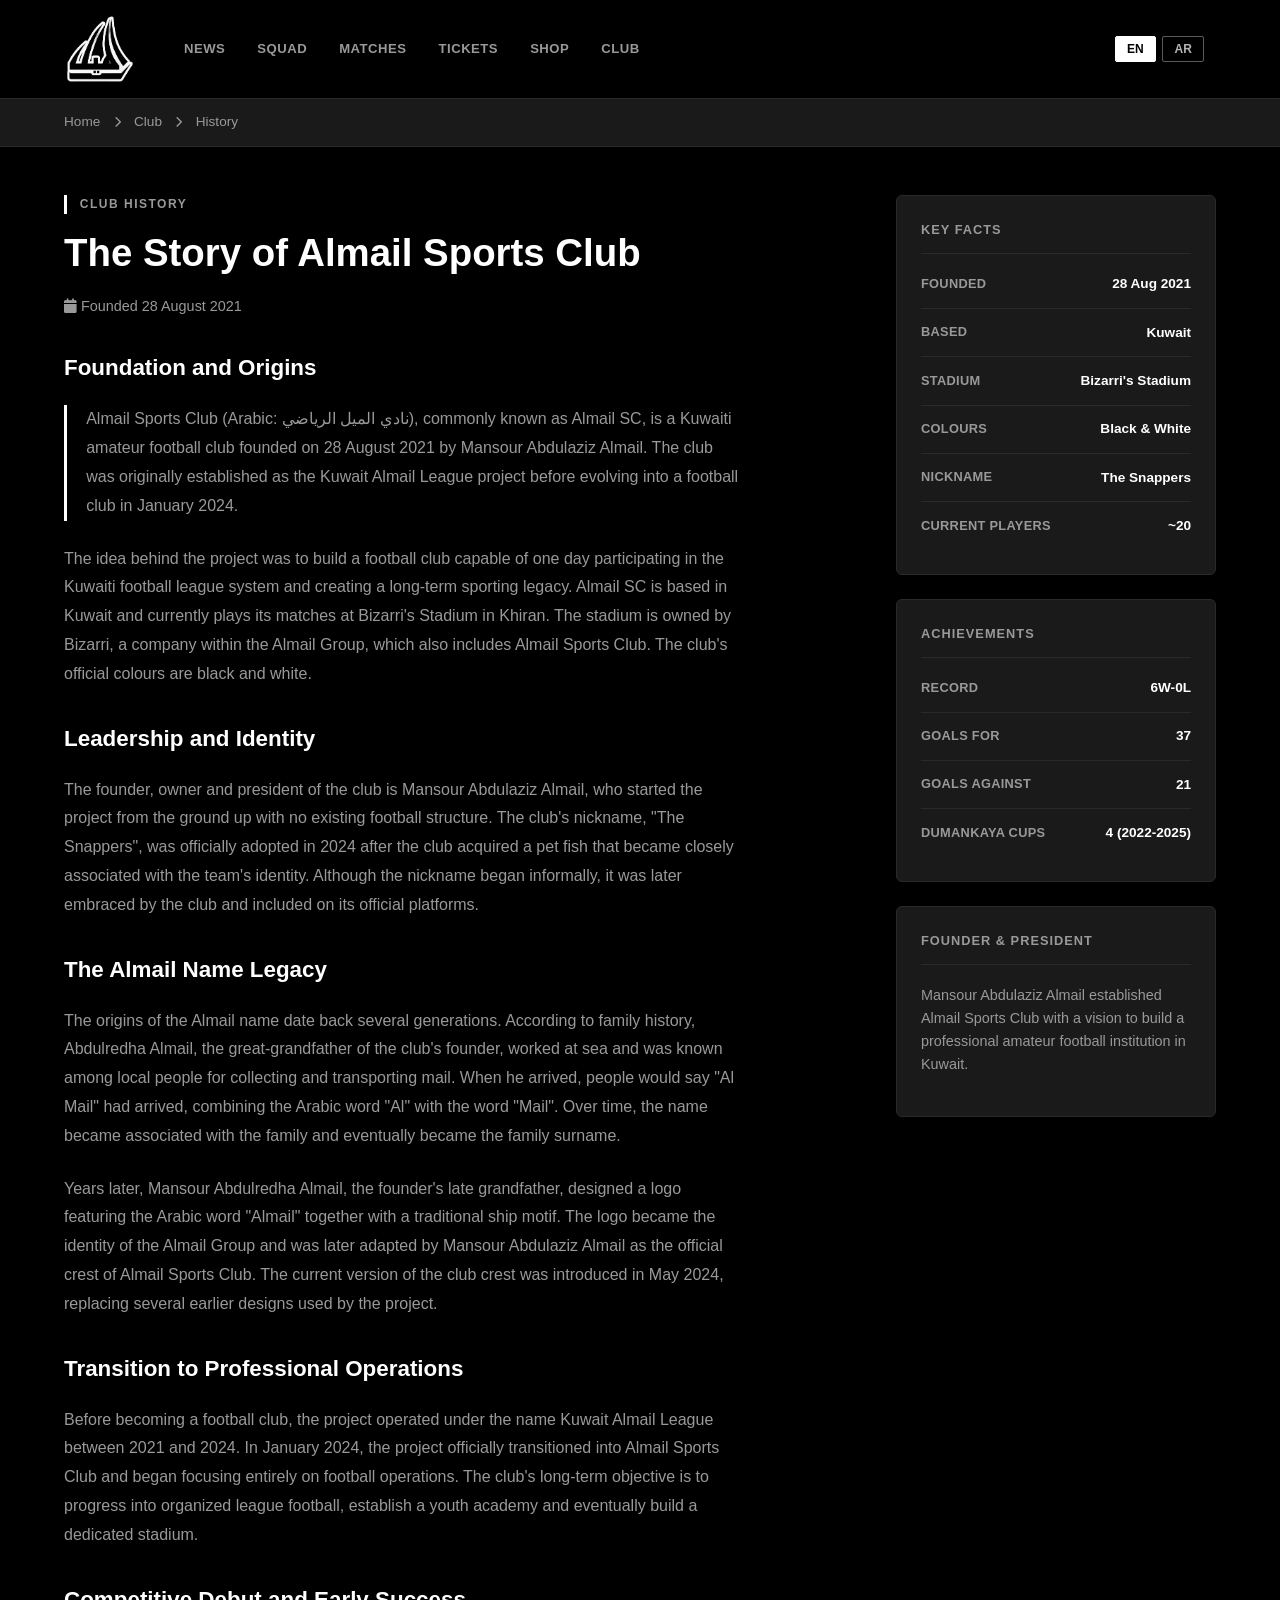
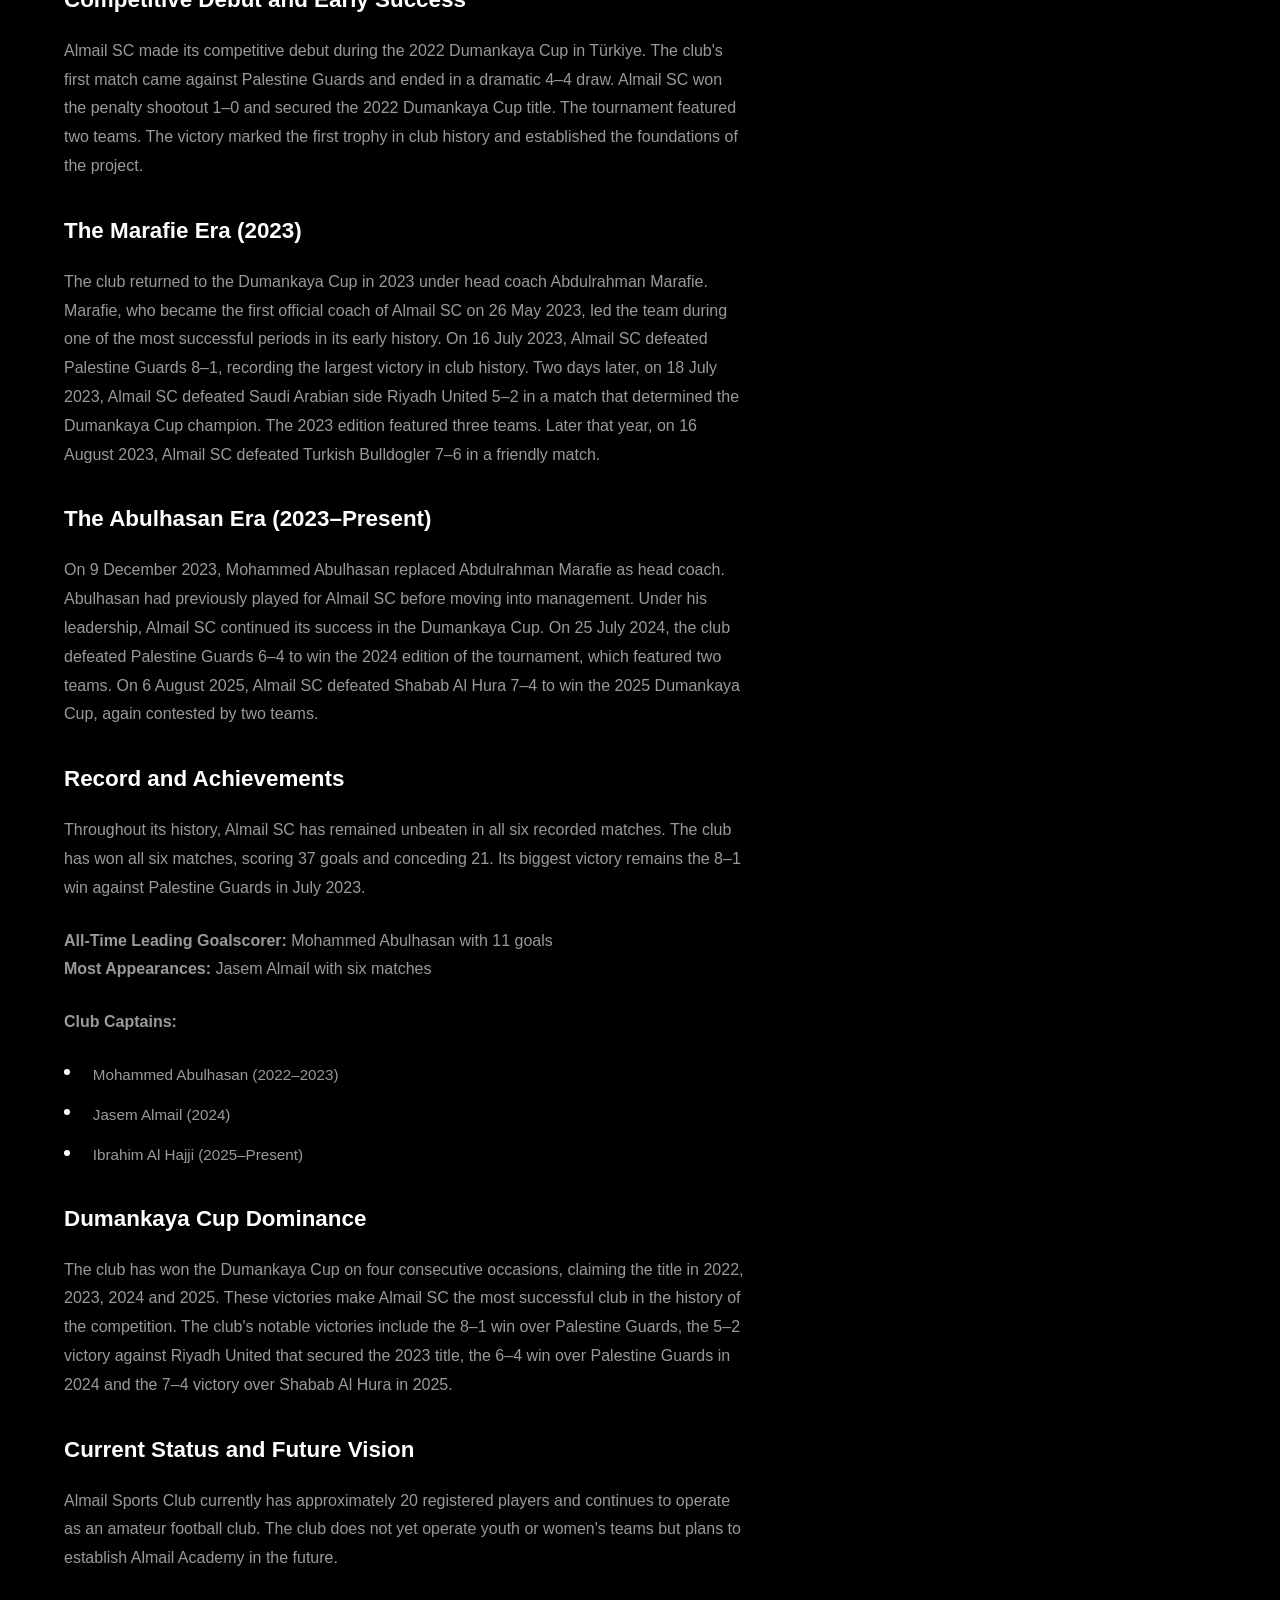
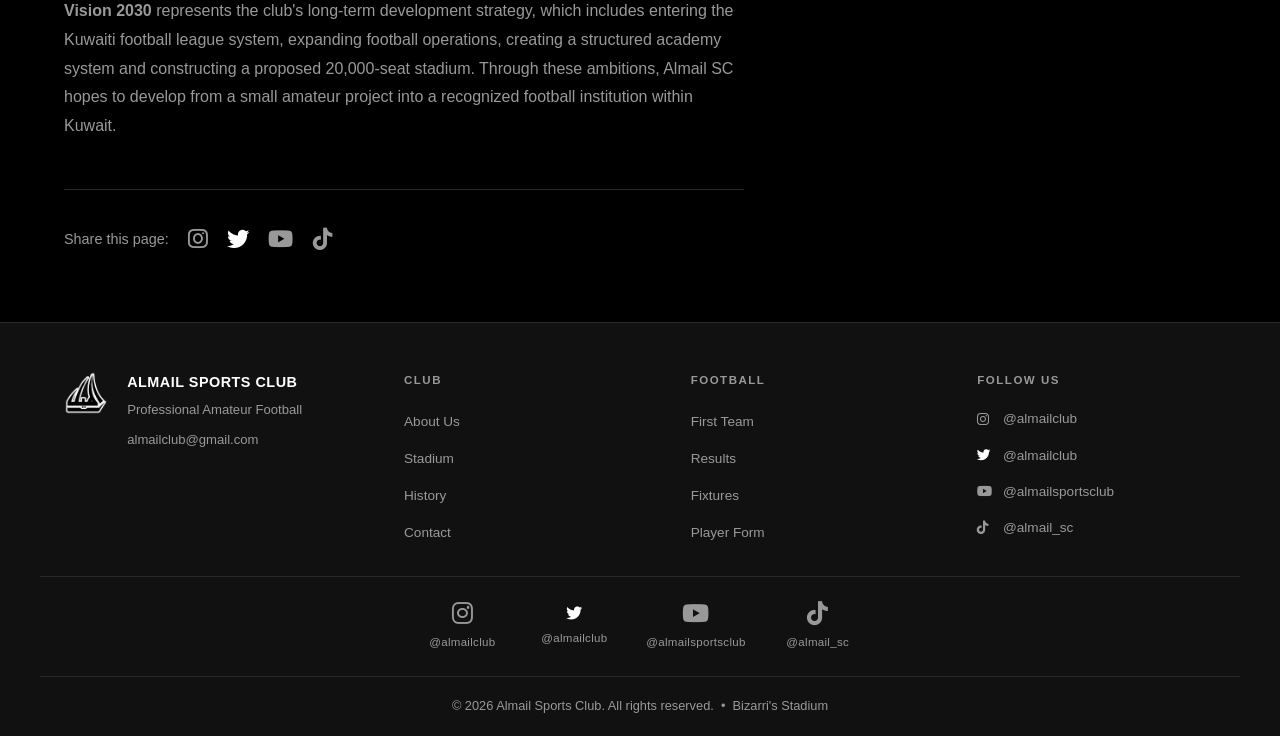
==== commit b672fbb0: "Add 192x192 favicon for Google Search and apple-touch-icon support" ====
--- a/history.html
+++ b/history.html
@@ -5,8 +5,10 @@
     <meta name="viewport" content="width=device-width, initial-scale=1.0">
     <title>Club History – Almail Sports Club</title>
     <link rel="icon" type="image/x-icon" href="favicon.ico">
+    <link rel="icon" type="image/png" sizes="192x192" href="favicon-192.png">
     <link rel="icon" type="image/png" sizes="32x32" href="favicon-32.png">
     <link rel="icon" type="image/png" sizes="16x16" href="favicon-16.png">
+    <link rel="apple-touch-icon" href="favicon-192.png">
     <link rel="stylesheet" href="styles.css">
     <link rel="stylesheet" href="article.css">
     <link rel="stylesheet" href="https://cdnjs.cloudflare.com/ajax/libs/font-awesome/6.4.0/css/all.min.css">
@@ -18,7 +20,7 @@
         <div class="header-inner">
             <a href="index.html" class="club-logo">
                 <div class="club-crest">
-                    <img src="logo.png" alt="Almail SC" class="crest-img" onerror="this.style.display='none'; this.nextElementSibling.style.display='flex';">
+                    <img src="AlmailScLogo.png" alt="Almail SC" class="crest-img" onerror="this.style.display='none'; this.nextElementSibling.style.display='flex';">
                     <span class="crest-text crest-fallback">ASC</span>
                 </div>
             </a>
@@ -190,7 +192,7 @@
         <div class="footer-main">
             <div class="footer-brand">
                 <div class="footer-crest">
-                    <img src="logo.png" alt="ASC" class="footer-logo-img" onerror="this.style.display='none'; this.nextElementSibling.style.display='flex';">
+                    <img src="AlmailScLogo.png" alt="ASC" class="footer-logo-img" onerror="this.style.display='none'; this.nextElementSibling.style.display='flex';">
                     <span class="footer-crest-text">ASC</span>
                 </div>
                 <div>
--- a/styles.css
+++ b/styles.css
@@ -514,8 +514,8 @@
 .away-team { align-items: center; }
 
 .match-team-crest {
-    width: 64px;
-    height: 64px;
+    width: 80px;
+    height: 80px;
     background: transparent;
     border-radius: 4px;
     display: flex;
@@ -1395,7 +1395,7 @@
     .hero-btn { padding: 0.65rem 1.4rem; font-size: 0.8rem; }
 
     .match-app-header { padding: 0.6rem 1rem; }
-    .match-team-crest { width: 48px; height: 48px; }
+    .match-team-crest { width: 60px; height: 60px; }
     .match-team-name { font-size: 0.8rem; }
 
     .footer-cols { grid-template-columns: 1fr; }
